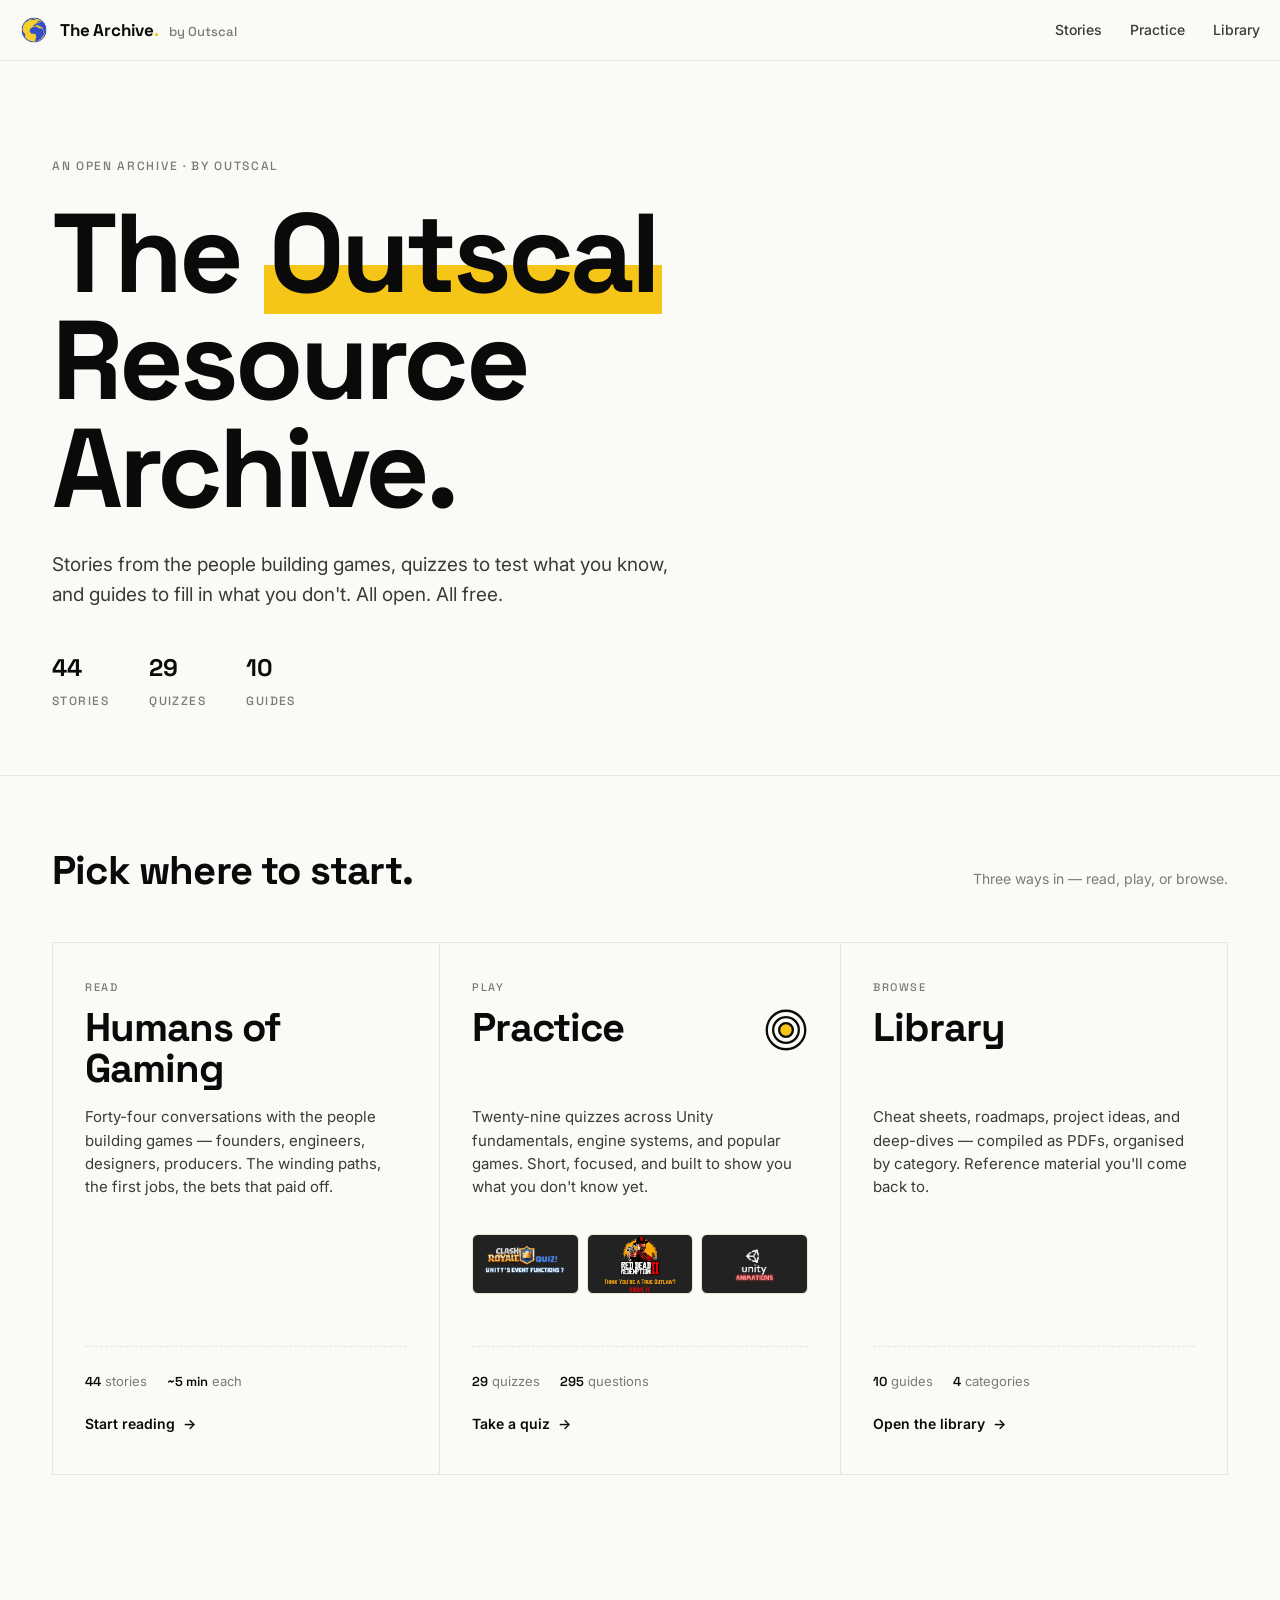
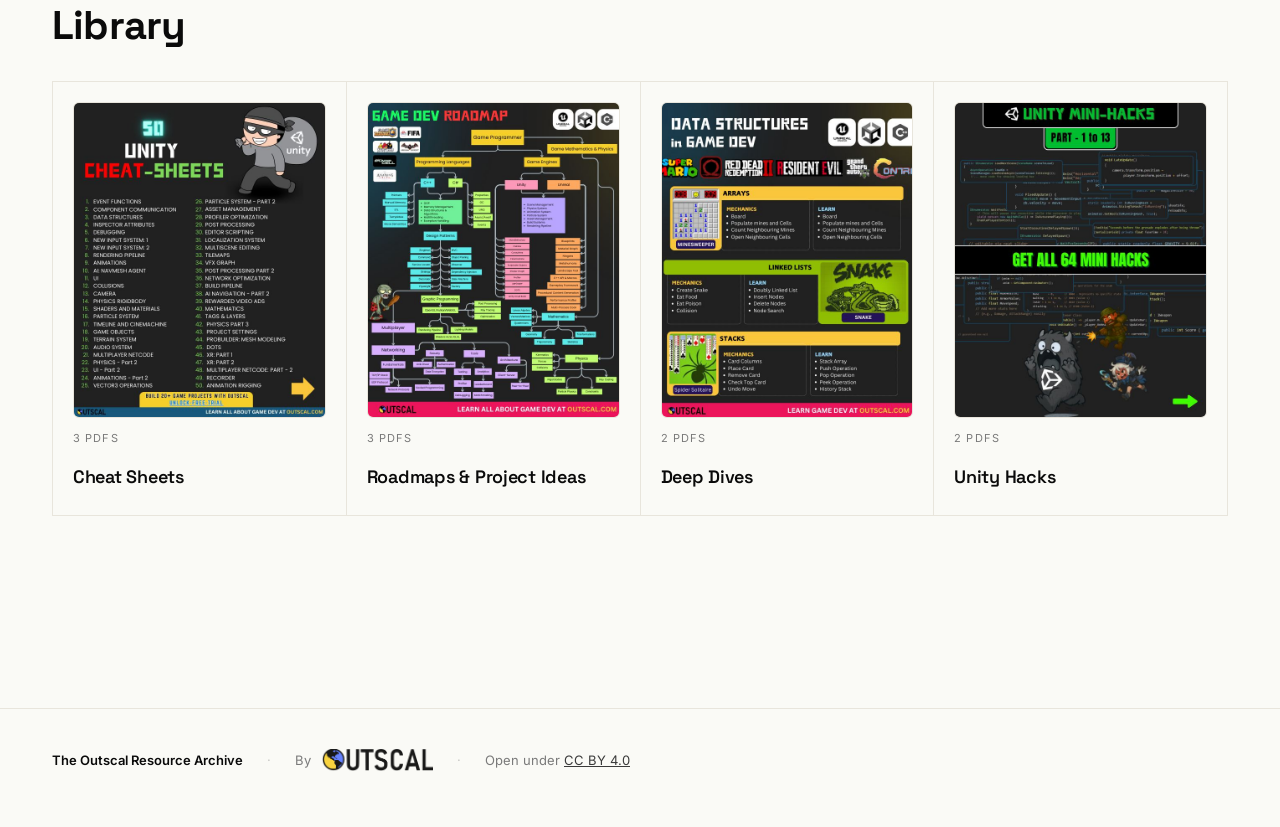
==== index.html @ 62e98c29 "Add site: landing, story archive, quiz player, embedded PDF viewer" ====
<!doctype html>
<html lang="en">
<head>
<meta charset="utf-8" />
<meta name="viewport" content="width=device-width,initial-scale=1" />
<title>The Outscal Resource Archive</title>
<meta name="description" content="An open archive of game development resources — stories, quizzes, and guides from the people building games." />

<link rel="preconnect" href="https://fonts.googleapis.com" />
<link rel="preconnect" href="https://fonts.gstatic.com" crossorigin />
<link href="https://fonts.googleapis.com/css2?family=Space+Grotesk:wght@500;600;700&family=Inter:wght@400;500;600&display=swap" rel="stylesheet" />
<link rel="stylesheet" href="assets/style.css" />

<style>
  /* ---------------- HERO ---------------- */
  .hero {
    padding: 96px 0 64px;
    border-bottom: 1px solid var(--rule);
  }
  .hero .eyebrow { margin-bottom: 24px; }
  .hero h1 {
    font-family: var(--serif);
    font-size: clamp(48px, 9vw, 112px);
    line-height: 0.96;
    letter-spacing: -0.035em;
    margin: 0 0 28px;
    font-weight: 700;
    max-width: 12ch;
  }
  .hero h1 .accent {
    background: linear-gradient(180deg, transparent 58%, var(--yellow) 58% 92%, transparent 92%);
    padding: 0 .04em;
  }
  .hero p {
    font-size: 19px;
    color: var(--ink-soft);
    max-width: 640px;
    margin: 0 0 40px;
  }
  .hero .meta {
    display: flex; gap: 40px; flex-wrap: wrap;
    color: var(--muted); font-size: 12px;
    text-transform: uppercase; letter-spacing: .12em;
    font-family: var(--serif); font-weight: 500;
  }
  .hero .meta div { display: flex; flex-direction: column; gap: 6px; }
  .hero .meta strong { color: var(--ink); font-size: 24px; font-weight: 700; letter-spacing: -0.01em; text-transform: none; font-family: var(--serif); }

  /* ---------------- SECTIONS ---------------- */
  .sections {
    padding: 64px 0 80px;
  }
  .sections-intro {
    display: flex; justify-content: space-between; align-items: baseline;
    margin-bottom: 40px; gap: 16px; flex-wrap: wrap;
  }
  .sections-intro h2 {
    font-family: var(--serif);
    font-size: clamp(28px, 3.5vw, 40px);
    letter-spacing: -0.02em;
    margin: 0;
    font-weight: 700;
  }
  .sections-intro p { color: var(--muted); font-size: 14px; margin: 0; }

  .section-grid {
    display: grid;
    grid-template-columns: repeat(3, 1fr);
    gap: 0;
    border-top: 1px solid var(--rule);
    border-left: 1px solid var(--rule);
  }
  @media (max-width: 900px) { .section-grid { grid-template-columns: 1fr; } }

  .section-card {
    display: flex; flex-direction: column;
    padding: 36px 32px 40px;
    border-right: 1px solid var(--rule);
    border-bottom: 1px solid var(--rule);
    background: var(--paper);
    text-decoration: none;
    color: inherit;
    transition: background .2s ease;
    min-height: 360px;
    position: relative;
  }
  .section-card:hover { background: var(--paper-tint); }
  .section-card .tag {
    font-family: var(--serif);
    font-size: 11px; letter-spacing: .14em;
    color: var(--muted); text-transform: uppercase;
    font-weight: 500;
  }
  .section-card h3 {
    font-family: var(--serif);
    font-size: 40px;
    line-height: 1.02;
    letter-spacing: -0.025em;
    margin: 12px 0 16px;
    font-weight: 700;
    /* Reserve space for two lines so descriptions align across cards. */
    min-height: 2.04em;
  }
  .section-card p {
    color: var(--ink-soft);
    font-size: 15px;
    line-height: 1.55;
    margin: 0 0 auto;
  }
  .section-card .stats {
    display: flex; gap: 20px; flex-wrap: wrap;
    margin: 32px 0 20px;
    padding-top: 24px;
    border-top: 1px dashed var(--rule);
    font-size: 13px; color: var(--muted);
  }
  .section-card .stats strong { color: var(--ink); font-weight: 600; font-family: var(--serif); }
  .section-card .cta {
    display: inline-flex; align-items: center; gap: 8px;
    font-size: 14px; font-weight: 600; color: var(--ink);
  }
  .section-card .cta .arrow { transition: transform .2s ease; display: inline-block; }
  .section-card:hover .cta .arrow { transform: translateX(4px); }
  .section-card:hover h3 {
    text-decoration: underline;
    text-decoration-color: var(--yellow);
    text-decoration-thickness: 4px;
    text-underline-offset: 6px;
  }

  /* ---------------- SUB-LIBRARY PREVIEW (optional accent) ---------------- */
  .library-preview {
    padding: 40px 0 96px;
    /* Offset the scroll target so the sticky masthead doesn't cover the heading. */
    scroll-margin-top: 80px;
  }
  .library-preview .sections-intro { margin-bottom: 24px; }
  .library-folders {
    display: grid; grid-template-columns: repeat(4, 1fr);
    gap: 0;
    border-top: 1px solid var(--rule);
    border-left: 1px solid var(--rule);
  }
  @media (max-width: 900px) { .library-folders { grid-template-columns: repeat(2, 1fr); } }
  @media (max-width: 520px) { .library-folders { grid-template-columns: 1fr; } }
  .folder {
    padding: 20px 20px 24px;
    border-right: 1px solid var(--rule);
    border-bottom: 1px solid var(--rule);
    text-decoration: none; color: inherit;
    transition: background .15s ease;
    background: var(--paper);
    display: flex; flex-direction: column; gap: 12px;
  }
  .folder:hover { background: var(--paper-tint); }
  .folder-preview {
    aspect-ratio: 4 / 5;
    overflow: hidden;
    border-radius: 6px;
    border: 1px solid var(--rule);
    background: var(--paper-tint);
  }
  .folder-preview img {
    width: 100%; height: 100%;
    object-fit: cover; object-position: top;
    display: block;
    transition: transform .3s ease;
  }
  .folder:hover .folder-preview img { transform: scale(1.03); }
  .folder .label {
    font-family: var(--serif);
    font-size: 18px; font-weight: 600;
    letter-spacing: -0.015em;
    margin-top: 4px;
  }
  .folder .count {
    font-size: 11px; color: var(--muted);
    text-transform: uppercase; letter-spacing: .1em;
  }

  /* ---------------- PRACTICE CARD STACK ---------------- */
  /* Same flex behaviour as other cards: <p> fills space, pushing the quiz-stack
     (and stats + CTA) to the bottom. The explicit margin-top adds breathing room. */
  .quiz-stack {
    display: flex; gap: 8px;
    margin-top: 36px;
    margin-bottom: 20px;
    height: 60px;
    overflow: visible;
  }
  /* Coloured target icon — anchored to the top of the heading so it sits beside
     the word "Practice", not mid-way down the reserved 2-line heading block. */
  .practice-card .heading-row {
    display: flex;
    align-items: flex-start;
    justify-content: space-between;
    gap: 16px;
    margin: 12px 0 16px;
  }
  .practice-card .heading-row h3 { margin: 0; }
  .card-icon-target {
    width: 44px; height: 44px;
    flex-shrink: 0;
    transition: transform .25s ease;
  }
  .section-card.practice-card:hover .card-icon-target {
    transform: rotate(12deg) scale(1.08);
  }
  .quiz-stack .tile {
    flex: 1; min-width: 0;
    aspect-ratio: 16 / 9;
    border-radius: 6px;
    border: 1px solid var(--rule);
    background: var(--paper-tint) center/cover no-repeat;
    transition: transform .2s ease;
  }
  .section-card.practice-card:hover .quiz-stack .tile:nth-child(1) { transform: translateY(-2px) rotate(-1deg); }
  .section-card.practice-card:hover .quiz-stack .tile:nth-child(2) { transform: translateY(-3px); }
  .section-card.practice-card:hover .quiz-stack .tile:nth-child(3) { transform: translateY(-2px) rotate(1deg); }
</style>
</head>
<body>

<header class="masthead">
  <div class="wrap masthead-inner">
    <a class="brand" href="index.html" aria-label="The Outscal Resource Archive — home">
      <img class="mark" src="outscal.gif" alt="" aria-hidden="true" />
      <span class="title">
        <span>The Archive<span class="dot">.</span></span>
        <span class="by">by Outscal</span>
      </span>
    </a>
    <nav class="nav">
      <a href="humans-of-gaming/index.html" >Stories</a>
      <a href="practice/index.html">Practice</a>
      <a href="#library">Library</a>
    </nav>
  </div>
</header>

<section class="hero">
  <div class="wrap">
    <div class="eyebrow">An open archive · by Outscal</div>
    <h1>The <span class="accent">Outscal</span> Resource Archive.</h1>
    <p>Stories from the people building games, quizzes to test what you know, and guides to fill in what you don't. All open. All free.</p>
    <div class="meta">
      <div><strong>44</strong> stories</div>
      <div><strong>29</strong> quizzes</div>
      <div><strong>10</strong> guides</div>
    </div>
  </div>
</section>

<section class="sections">
  <div class="wrap">
    <div class="sections-intro">
      <h2>Pick where to start.</h2>
      <p>Three ways in — read, play, or browse.</p>
    </div>
    <div class="section-grid">

      <a class="section-card" href="humans-of-gaming/index.html">
        <span class="tag">Read</span>
        <h3>Humans of Gaming</h3>
        <p>Forty-four conversations with the people building games — founders, engineers, designers, producers. The winding paths, the first jobs, the bets that paid off.</p>
        <div class="stats"><span><strong>44</strong> stories</span><span><strong>~5 min</strong> each</span></div>
        <span class="cta">Start reading <span class="arrow">→</span></span>
      </a>

      <a class="section-card practice-card" href="practice/index.html">
        <span class="tag">Play</span>
        <div class="heading-row">
          <h3>Practice</h3>
          <svg class="card-icon-target" viewBox="0 0 48 48" fill="none" aria-hidden="true">
            <circle cx="24" cy="24" r="21" stroke="#0A0A0A" stroke-width="2.5"/>
            <circle cx="24" cy="24" r="14" stroke="#0A0A0A" stroke-width="2.5"/>
            <circle cx="24" cy="24" r="7.5" fill="#F5C518" stroke="#0A0A0A" stroke-width="2.5"/>
          </svg>
        </div>
        <p>Twenty-nine quizzes across Unity fundamentals, engine systems, and popular games. Short, focused, and built to show you what you don't know yet.</p>
        <div class="quiz-stack" aria-hidden="true">
          <div class="tile" style="background-image:url('practice/images/unity-event-function-clash-royale.png')"></div>
          <div class="tile" style="background-image:url('practice/images/gamer-trivia-rdr2.png')"></div>
          <div class="tile" style="background-image:url('practice/images/unity-animations.webp')"></div>
        </div>
        <div class="stats"><span><strong>29</strong> quizzes</span><span><strong>295</strong> questions</span></div>
        <span class="cta">Take a quiz <span class="arrow">→</span></span>
      </a>

      <a class="section-card" href="#library">
        <span class="tag">Browse</span>
        <h3>Library</h3>
        <p>Cheat sheets, roadmaps, project ideas, and deep-dives — compiled as PDFs, organised by category. Reference material you'll come back to.</p>
        <div class="stats"><span><strong>10</strong> guides</span><span><strong>4</strong> categories</span></div>
        <span class="cta">Open the library <span class="arrow">→</span></span>
      </a>

    </div>
  </div>
</section>

<section class="library-preview" id="library">
  <div class="wrap">
    <div class="sections-intro">
      <h2>Library</h2>
    </div>
    <div class="library-folders">
      <a class="folder" href="cheat-sheets/index.html">
        <div class="folder-preview"><img src="assets/previews/cheat-sheets.jpg" alt="" loading="lazy" /></div>
        <span class="count">3 PDFs</span>
        <span class="label">Cheat Sheets</span>
      </a>
      <a class="folder" href="roadmaps-and-project-ideas/index.html">
        <div class="folder-preview"><img src="assets/previews/roadmaps-and-project-ideas.jpg" alt="" loading="lazy" /></div>
        <span class="count">3 PDFs</span>
        <span class="label">Roadmaps &amp; Project Ideas</span>
      </a>
      <a class="folder" href="deep-dives/index.html">
        <div class="folder-preview"><img src="assets/previews/deep-dives.jpg" alt="" loading="lazy" /></div>
        <span class="count">2 PDFs</span>
        <span class="label">Deep Dives</span>
      </a>
      <a class="folder" href="unity-hacks/index.html">
        <div class="folder-preview"><img src="assets/previews/unity-hacks.jpg" alt="" loading="lazy" /></div>
        <span class="count">2 PDFs</span>
        <span class="label">Unity Hacks</span>
      </a>
    </div>
  </div>
</section>

<footer class="site-footer">
  <div class="wrap">
    <strong>The Outscal Resource Archive</strong>
    <span class="sep">·</span>
    <span class="lockup">By <span class="wordmark" role="img" aria-label="Outscal"></span></span>
    <span class="sep">·</span>
    <span>Open under <a href="https://creativecommons.org/licenses/by/4.0/" style="color:var(--ink-soft)">CC BY 4.0</a></span>
  </div>
</footer>

</body>
</html>
---- assets/style.css ----
/* =========================================================
   The Outscal Resource Archive — shared styles
   Editorial, typography-first. Palette: ink, paper, yellow, blue.
   ========================================================= */

:root {
  --ink: #0A0A0A;
  --ink-soft: #3A3A3A;
  --muted: #7A7A7A;
  --rule: #E8E5DC;
  --paper: #FAFAF6;
  --paper-tint: #F2EFE6;
  --yellow: #F5C518;
  --blue: #3B6BE0;
  --shadow: 0 1px 0 rgba(10,10,10,.04), 0 12px 32px -18px rgba(10,10,10,.18);

  --serif: "Space Grotesk", ui-sans-serif, system-ui, sans-serif;
  --sans: "Inter", ui-sans-serif, system-ui, -apple-system, sans-serif;
}

* { box-sizing: border-box; }
html, body { margin: 0; padding: 0; }
html { scroll-behavior: smooth; }
body {
  font-family: var(--sans);
  color: var(--ink);
  background: var(--paper);
  -webkit-font-smoothing: antialiased;
  text-rendering: optimizeLegibility;
  line-height: 1.55;
}
a { color: inherit; }
button { font: inherit; color: inherit; background: none; border: 0; cursor: pointer; padding: 0; }
img { max-width: 100%; height: auto; display: block; }

.wrap { max-width: 1240px; margin: 0 auto; padding: 0 32px; }

/* ---------------- MASTHEAD (shared across pages) ---------------- */
.masthead {
  border-bottom: 1px solid var(--rule);
  background: rgba(250, 250, 246, 0.88);
  backdrop-filter: saturate(160%) blur(8px);
  position: sticky; top: 0; z-index: 20;
}
.masthead-inner {
  display: flex; align-items: center; gap: 24px;
  padding: 16px 0;
}
.brand {
  font-family: var(--serif);
  font-weight: 700;
  letter-spacing: -0.01em;
  font-size: 17px;
  display: flex; align-items: center; gap: 12px;
  text-decoration: none;
  color: inherit;
}
.brand .mark { width: 28px; height: 28px; display: block; flex-shrink: 0; }
.brand .title { display: flex; align-items: baseline; gap: 10px; }
.brand .dot { color: var(--yellow); }
.brand .by { color: var(--muted); font-weight: 500; font-size: 13px; letter-spacing: 0; }
@media (max-width: 560px) { .brand .by { display: none; } }

.nav {
  margin-left: auto;
  display: flex; align-items: center; gap: 28px;
}
.nav a {
  text-decoration: none;
  font-size: 14px; font-weight: 500;
  color: var(--ink-soft);
  transition: color .15s ease;
}
.nav a:hover { color: var(--ink); }
.nav a.current { color: var(--ink); border-bottom: 2px solid var(--yellow); padding-bottom: 2px; }
@media (max-width: 560px) { .nav { gap: 16px; } }

/* ---------------- FOOTER (shared) ---------------- */
.site-footer {
  border-top: 1px solid var(--rule);
  margin-top: 96px;
  padding: 40px 0 56px;
  color: var(--muted);
  font-size: 13px;
}
.site-footer .wrap {
  display: flex; flex-wrap: wrap; gap: 16px 24px; align-items: center;
}
.site-footer strong { color: var(--ink); font-weight: 600; }
.site-footer .sep { opacity: .4; }
/* The raw PNG has ~24% content, rest is transparent padding — crop via CSS. */
.site-footer .wordmark {
  display: inline-block;
  width: 112px;
  height: 22px;
  background: url("../outscal.png") 51.1% 47.7% / auto 425% no-repeat;
  vertical-align: middle;
  opacity: .9;
}
.site-footer .lockup { display: inline-flex; align-items: center; gap: 10px; }

/* ---------------- REUSABLE ---------------- */
.eyebrow {
  font-family: var(--serif);
  font-size: 12px; font-weight: 500;
  letter-spacing: .14em;
  text-transform: uppercase;
  color: var(--muted);
}
.kbd {
  font-size: 11px; color: var(--muted);
  border: 1px solid var(--rule); border-radius: 6px;
  padding: 2px 6px; background: var(--paper);
}

@media (prefers-reduced-motion: reduce) {
  * { animation: none !important; transition: none !important; }
}
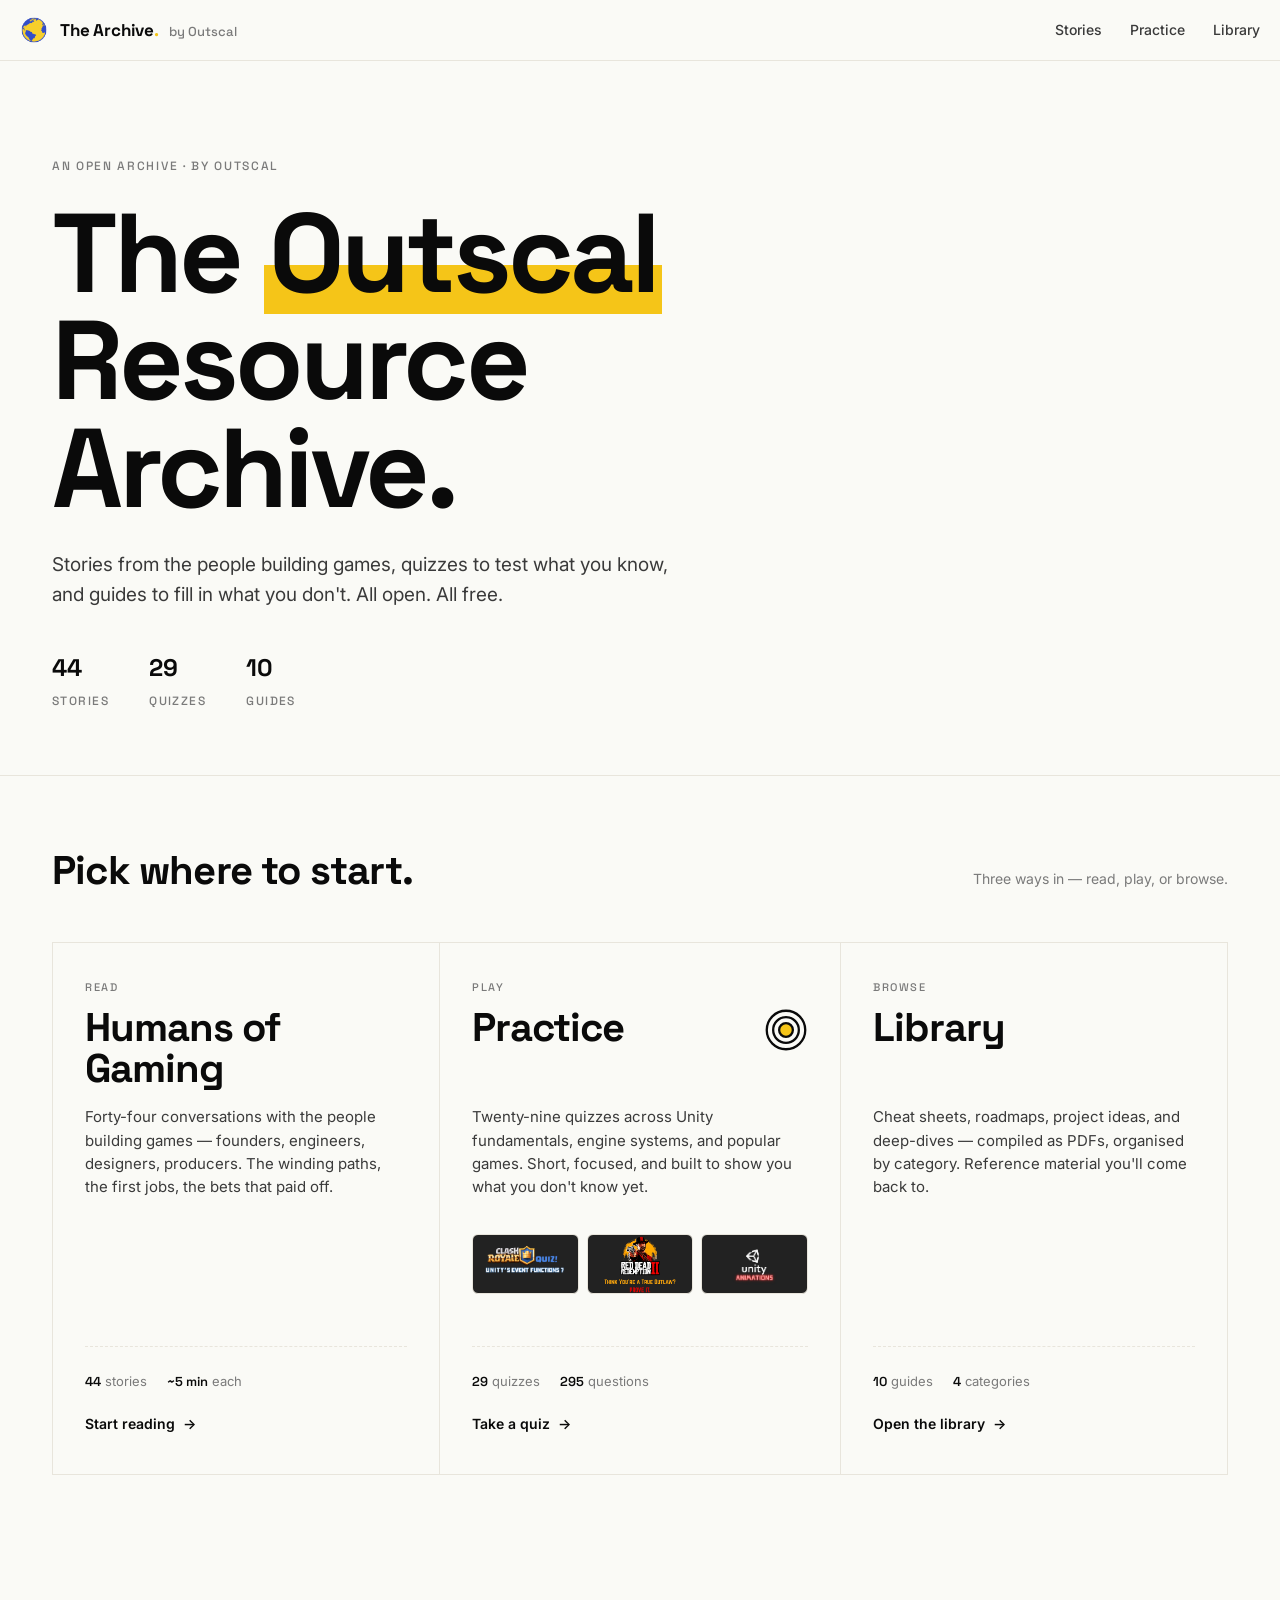
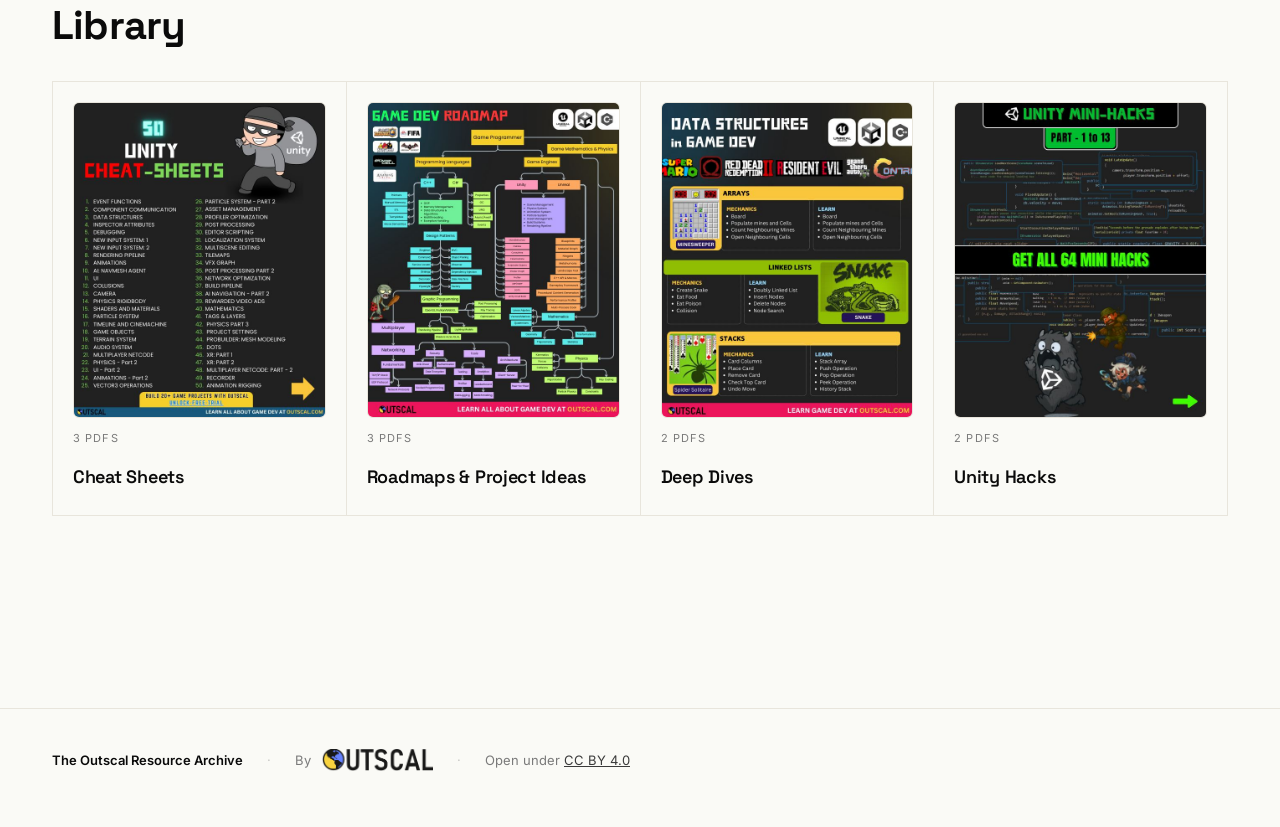
==== commit ae8faef2: "Add animated globe favicon to all pages" ====
--- a/index.html
+++ b/index.html
@@ -5,6 +5,7 @@
 <meta name="viewport" content="width=device-width,initial-scale=1" />
 <title>The Outscal Resource Archive</title>
 <meta name="description" content="An open archive of game development resources — stories, quizzes, and guides from the people building games." />
+<link rel="icon" type="image/gif" href="outscal.gif" />
 
 <link rel="preconnect" href="https://fonts.googleapis.com" />
 <link rel="preconnect" href="https://fonts.gstatic.com" crossorigin />
@@ -244,9 +245,9 @@
     <h1>The <span class="accent">Outscal</span> Resource Archive.</h1>
     <p>Stories from the people building games, quizzes to test what you know, and guides to fill in what you don't. All open. All free.</p>
     <div class="meta">
-      <div><strong>44</strong> stories</div>
-      <div><strong>29</strong> quizzes</div>
-      <div><strong>10</strong> guides</div>
+      <div><strong data-count="stories">44</strong> stories</div>
+      <div><strong data-count="quizzes">29</strong> quizzes</div>
+      <div><strong data-count="guides">10</strong> guides</div>
     </div>
   </div>
 </section>
@@ -263,7 +264,7 @@
         <span class="tag">Read</span>
         <h3>Humans of Gaming</h3>
         <p>Forty-four conversations with the people building games — founders, engineers, designers, producers. The winding paths, the first jobs, the bets that paid off.</p>
-        <div class="stats"><span><strong>44</strong> stories</span><span><strong>~5 min</strong> each</span></div>
+        <div class="stats"><span><strong data-count="stories">44</strong> stories</span><span><strong>~5 min</strong> each</span></div>
         <span class="cta">Start reading <span class="arrow">→</span></span>
       </a>
 
@@ -279,11 +280,11 @@
         </div>
         <p>Twenty-nine quizzes across Unity fundamentals, engine systems, and popular games. Short, focused, and built to show you what you don't know yet.</p>
         <div class="quiz-stack" aria-hidden="true">
-          <div class="tile" style="background-image:url('practice/images/unity-event-function-clash-royale.png')"></div>
-          <div class="tile" style="background-image:url('practice/images/gamer-trivia-rdr2.png')"></div>
-          <div class="tile" style="background-image:url('practice/images/unity-animations.webp')"></div>
+          <div class="tile" style="background-image:url('assets/practice/unity-event-function-clash-royale.png')"></div>
+          <div class="tile" style="background-image:url('assets/practice/gamer-trivia-rdr2.png')"></div>
+          <div class="tile" style="background-image:url('assets/practice/unity-animations.webp')"></div>
         </div>
-        <div class="stats"><span><strong>29</strong> quizzes</span><span><strong>295</strong> questions</span></div>
+        <div class="stats"><span><strong data-count="quizzes">29</strong> quizzes</span><span><strong data-count="questions">295</strong> questions</span></div>
         <span class="cta">Take a quiz <span class="arrow">→</span></span>
       </a>
 
@@ -291,7 +292,7 @@
         <span class="tag">Browse</span>
         <h3>Library</h3>
         <p>Cheat sheets, roadmaps, project ideas, and deep-dives — compiled as PDFs, organised by category. Reference material you'll come back to.</p>
-        <div class="stats"><span><strong>10</strong> guides</span><span><strong>4</strong> categories</span></div>
+        <div class="stats"><span><strong data-count="guides">10</strong> guides</span><span><strong data-count="categories">4</strong> categories</span></div>
         <span class="cta">Open the library <span class="arrow">→</span></span>
       </a>
 
@@ -307,22 +308,22 @@
     <div class="library-folders">
       <a class="folder" href="cheat-sheets/index.html">
         <div class="folder-preview"><img src="assets/previews/cheat-sheets.jpg" alt="" loading="lazy" /></div>
-        <span class="count">3 PDFs</span>
+        <span class="count"><span data-count="folder.cheat-sheets">3</span> PDFs</span>
         <span class="label">Cheat Sheets</span>
       </a>
       <a class="folder" href="roadmaps-and-project-ideas/index.html">
         <div class="folder-preview"><img src="assets/previews/roadmaps-and-project-ideas.jpg" alt="" loading="lazy" /></div>
-        <span class="count">3 PDFs</span>
+        <span class="count"><span data-count="folder.roadmaps-and-project-ideas">3</span> PDFs</span>
         <span class="label">Roadmaps &amp; Project Ideas</span>
       </a>
       <a class="folder" href="deep-dives/index.html">
         <div class="folder-preview"><img src="assets/previews/deep-dives.jpg" alt="" loading="lazy" /></div>
-        <span class="count">2 PDFs</span>
+        <span class="count"><span data-count="folder.deep-dives">2</span> PDFs</span>
         <span class="label">Deep Dives</span>
       </a>
       <a class="folder" href="unity-hacks/index.html">
         <div class="folder-preview"><img src="assets/previews/unity-hacks.jpg" alt="" loading="lazy" /></div>
-        <span class="count">2 PDFs</span>
+        <span class="count"><span data-count="folder.unity-hacks">2</span> PDFs</span>
         <span class="label">Unity Hacks</span>
       </a>
     </div>
@@ -339,5 +340,7 @@
   </div>
 </footer>
 
+<script src="assets/counts.js"></script>
+
 </body>
 </html>
